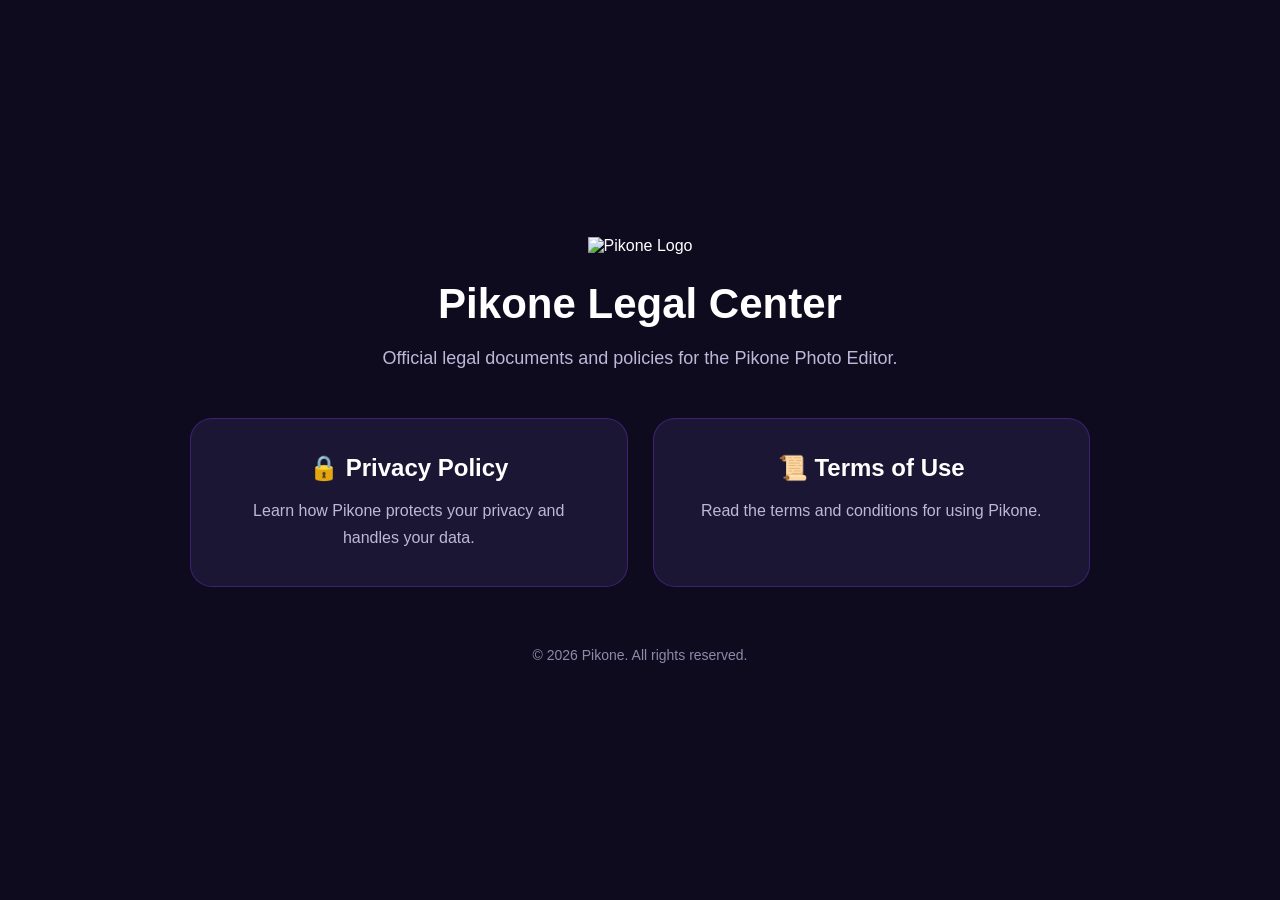
==== index.html @ a9824b6d "Create Pikone Legal website" ====
<!DOCTYPE html>
<html lang="en">
<head>
<meta charset="UTF-8">
<meta name="viewport" content="width=device-width, initial-scale=1.0">
<title>Pikone Legal</title>
<link rel="stylesheet" href="style.css">
</head>
<body>

<div class="container">
    <img src="assets/logo.png" class="logo" alt="Pikone Logo">

    <h1>Pikone Legal Center</h1>

    <p class="subtitle">
        Official legal documents and policies for the Pikone Photo Editor.
    </p>

    <div class="cards">

        <a href="privacy.html" class="card">
            <h2>🔒 Privacy Policy</h2>
            <p>Learn how Pikone protects your privacy and handles your data.</p>
        </a>

        <a href="terms.html" class="card">
            <h2>📜 Terms of Use</h2>
            <p>Read the terms and conditions for using Pikone.</p>
        </a>

    </div>

    <footer>
        © 2026 Pikone. All rights reserved.
    </footer>

</div>

</body>
</html>
---- style.css ----
*{
    margin:0;
    padding:0;
    box-sizing:border-box;
    font-family:Arial,Helvetica,sans-serif;
}

body{
    background:#0f0b1f;
    color:#fff;
    display:flex;
    justify-content:center;
    align-items:center;
    min-height:100vh;
    padding:30px;
}

.container{
    width:100%;
    max-width:900px;
    text-align:center;
}

.logo{
    width:110px;
    margin-bottom:25px;
}

h1{
    font-size:42px;
    margin-bottom:15px;
}

.subtitle{
    color:#bdb8d8;
    font-size:18px;
    margin-bottom:45px;
    line-height:1.7;
}

.cards{
    display:grid;
    grid-template-columns:repeat(auto-fit,minmax(280px,1fr));
    gap:25px;
}

.card{
    background:#1b1633;
    border:1px solid rgba(124,58,237,.35);
    border-radius:22px;
    padding:35px;
    color:#fff;
    text-decoration:none;
    transition:.25s;
}

.card:hover{
    transform:translateY(-8px);
    border-color:#7c3aed;
}

.card h2{
    margin-bottom:15px;
}

.card p{
    color:#bdb8d8;
    line-height:1.7;
}

footer{
    margin-top:60px;
    color:#8f8aa8;
    font-size:14px;
}
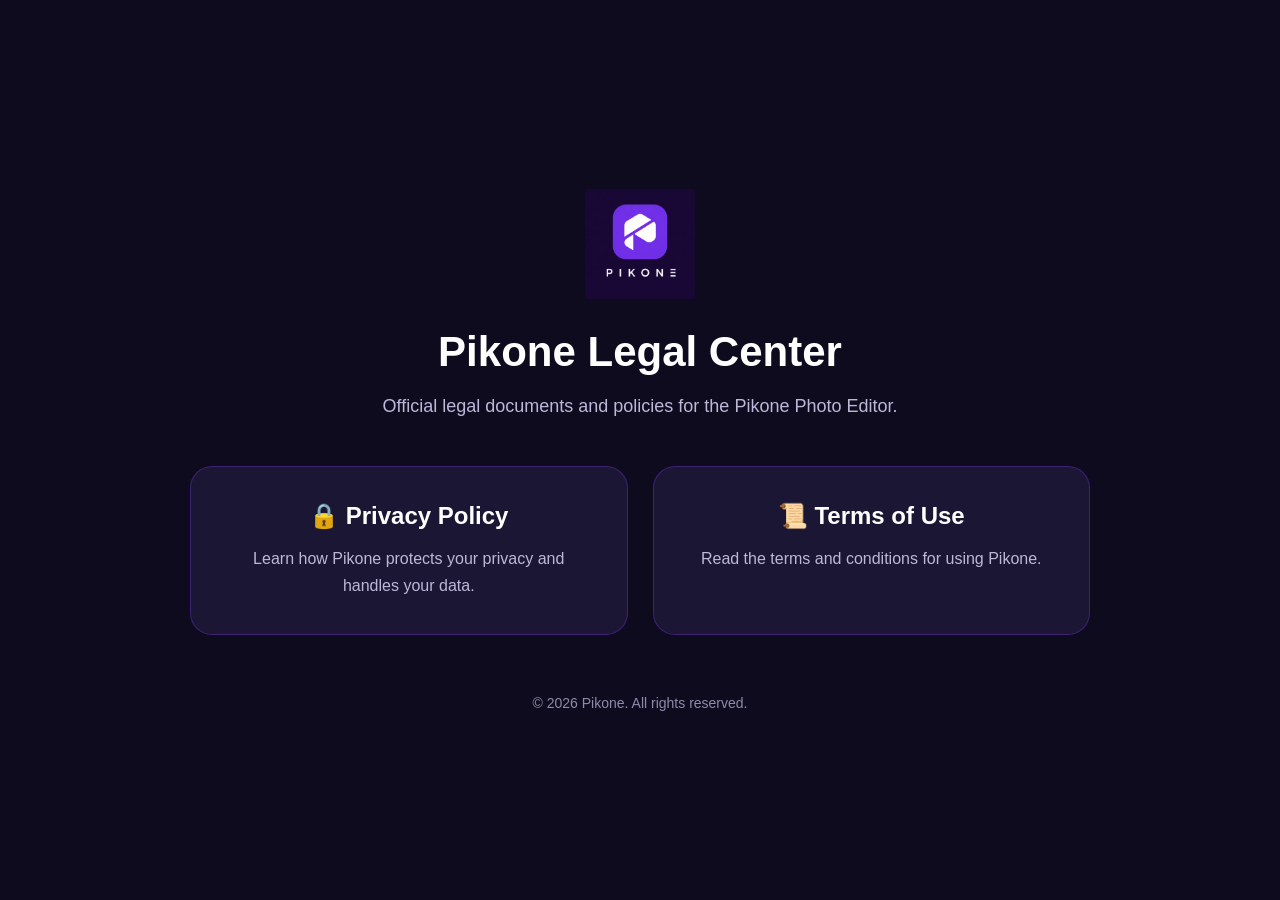
==== commit 97bf6712: "Fix navigation cards" ====
--- a/index.html
+++ b/index.html
@@ -19,15 +19,15 @@
 
     <div class="cards">
 
-        <a href="privacy.html" class="card">
+        <div class="card" onclick="location.href='privacy.html'">
             <h2>🔒 Privacy Policy</h2>
             <p>Learn how Pikone protects your privacy and handles your data.</p>
-        </a>
+        </div>
 
-        <a href="terms.html" class="card">
+        <div class="card" onclick="location.href='terms.html'">
             <h2>📜 Terms of Use</h2>
             <p>Read the terms and conditions for using Pikone.</p>
-        </a>
+        </div>
 
     </div>
 
--- a/style.css
+++ b/style.css
@@ -52,6 +52,8 @@
     color:#fff;
     text-decoration:none;
     transition:.25s;
+    display:block;
+    cursor:pointer;
 }
 
 .card:hover{
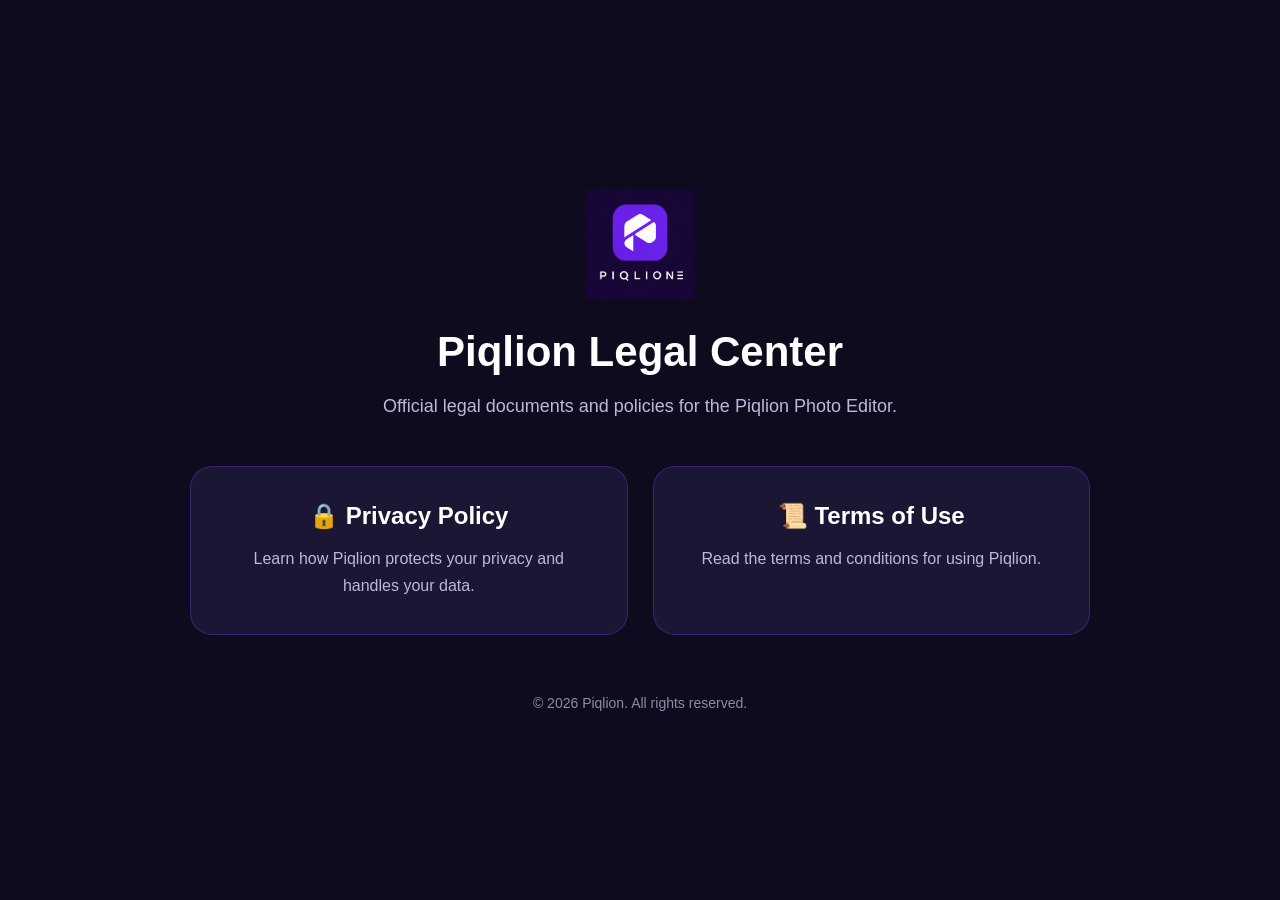
==== commit ffd6f05e: "Rename Pikone to Piqlion" ====
--- a/index.html
+++ b/index.html
@@ -3,36 +3,36 @@
 <head>
 <meta charset="UTF-8">
 <meta name="viewport" content="width=device-width, initial-scale=1.0">
-<title>Pikone Legal</title>
+<title>Piqlion Legal</title>
 <link rel="stylesheet" href="style.css">
 </head>
 <body>
 
 <div class="container">
-    <img src="assets/logo.png" class="logo" alt="Pikone Logo">
+    <img src="assets/logo.png" class="logo" alt="Piqlion Logo">
 
-    <h1>Pikone Legal Center</h1>
+    <h1>Piqlion Legal Center</h1>
 
     <p class="subtitle">
-        Official legal documents and policies for the Pikone Photo Editor.
+        Official legal documents and policies for the Piqlion Photo Editor.
     </p>
 
     <div class="cards">
 
         <div class="card" onclick="location.href='privacy.html'">
             <h2>🔒 Privacy Policy</h2>
-            <p>Learn how Pikone protects your privacy and handles your data.</p>
+            <p>Learn how Piqlion protects your privacy and handles your data.</p>
         </div>
 
         <div class="card" onclick="location.href='terms.html'">
             <h2>📜 Terms of Use</h2>
-            <p>Read the terms and conditions for using Pikone.</p>
+            <p>Read the terms and conditions for using Piqlion.</p>
         </div>
 
     </div>
 
     <footer>
-        © 2026 Pikone. All rights reserved.
+        © 2026 Piqlion. All rights reserved.
     </footer>
 
 </div>
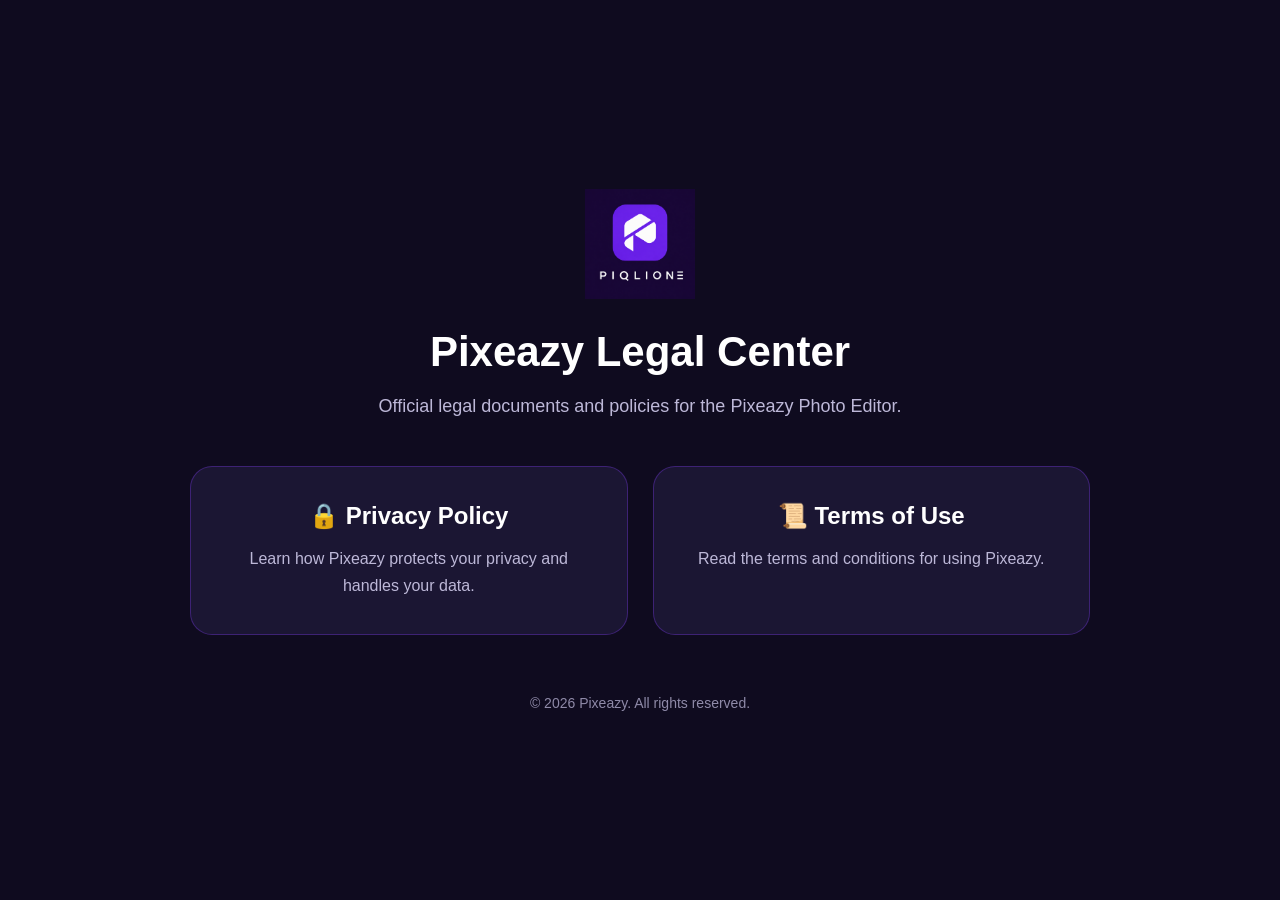
==== commit 0975e896: "Rename to Pixeazy Legal" ====
--- a/index.html
+++ b/index.html
@@ -3,36 +3,36 @@
 <head>
 <meta charset="UTF-8">
 <meta name="viewport" content="width=device-width, initial-scale=1.0">
-<title>Piqlion Legal</title>
+<title>Pixeazy Legal</title>
 <link rel="stylesheet" href="style.css">
 </head>
 <body>
 
 <div class="container">
-    <img src="assets/logo.png" class="logo" alt="Piqlion Logo">
+    <img src="assets/logo.png" class="logo" alt="Pixeazy Logo">
 
-    <h1>Piqlion Legal Center</h1>
+    <h1>Pixeazy Legal Center</h1>
 
     <p class="subtitle">
-        Official legal documents and policies for the Piqlion Photo Editor.
+        Official legal documents and policies for the Pixeazy Photo Editor.
     </p>
 
     <div class="cards">
 
         <div class="card" onclick="location.href='privacy.html'">
             <h2>🔒 Privacy Policy</h2>
-            <p>Learn how Piqlion protects your privacy and handles your data.</p>
+            <p>Learn how Pixeazy protects your privacy and handles your data.</p>
         </div>
 
         <div class="card" onclick="location.href='terms.html'">
             <h2>📜 Terms of Use</h2>
-            <p>Read the terms and conditions for using Piqlion.</p>
+            <p>Read the terms and conditions for using Pixeazy.</p>
         </div>
 
     </div>
 
     <footer>
-        © 2026 Piqlion. All rights reserved.
+        © 2026 Pixeazy. All rights reserved.
     </footer>
 
 </div>
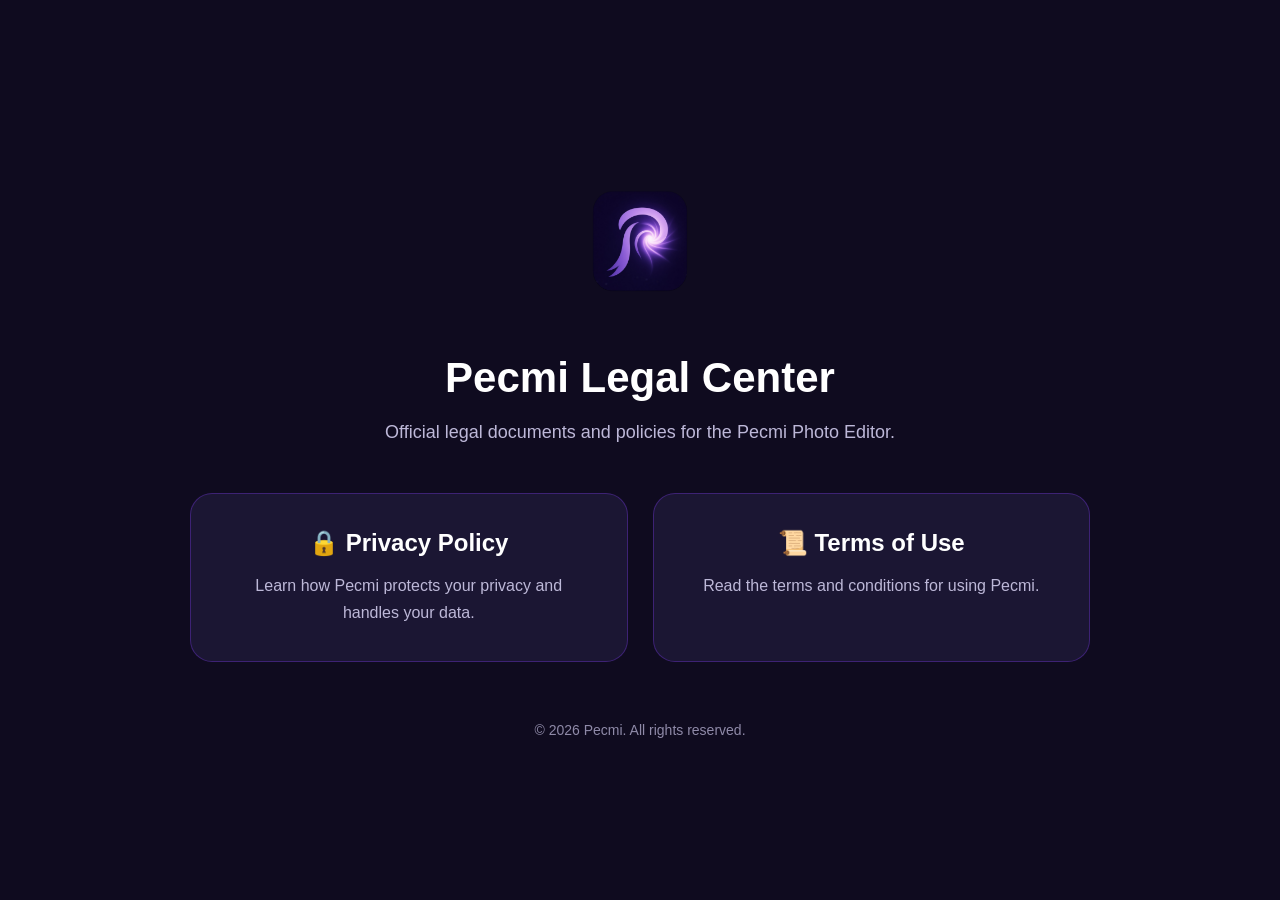
==== commit a423c866: "Rename Pixeazy to Pecmi and update contact email" ====
--- a/index.html
+++ b/index.html
@@ -3,36 +3,36 @@
 <head>
 <meta charset="UTF-8">
 <meta name="viewport" content="width=device-width, initial-scale=1.0">
-<title>Pixeazy Legal</title>
+<title>Pecmi Legal</title>
 <link rel="stylesheet" href="style.css">
 </head>
 <body>
 
 <div class="container">
-    <img src="assets/logo.png" class="logo" alt="Pixeazy Logo">
+    <img src="assets/logo.png" class="logo" alt="Pecmi Logo">
 
-    <h1>Pixeazy Legal Center</h1>
+    <h1>Pecmi Legal Center</h1>
 
     <p class="subtitle">
-        Official legal documents and policies for the Pixeazy Photo Editor.
+        Official legal documents and policies for the Pecmi Photo Editor.
     </p>
 
     <div class="cards">
 
         <div class="card" onclick="location.href='privacy.html'">
             <h2>🔒 Privacy Policy</h2>
-            <p>Learn how Pixeazy protects your privacy and handles your data.</p>
+            <p>Learn how Pecmi protects your privacy and handles your data.</p>
         </div>
 
         <div class="card" onclick="location.href='terms.html'">
             <h2>📜 Terms of Use</h2>
-            <p>Read the terms and conditions for using Pixeazy.</p>
+            <p>Read the terms and conditions for using Pecmi.</p>
         </div>
 
     </div>
 
     <footer>
-        © 2026 Pixeazy. All rights reserved.
+        © 2026 Pecmi. All rights reserved.
     </footer>
 
 </div>
